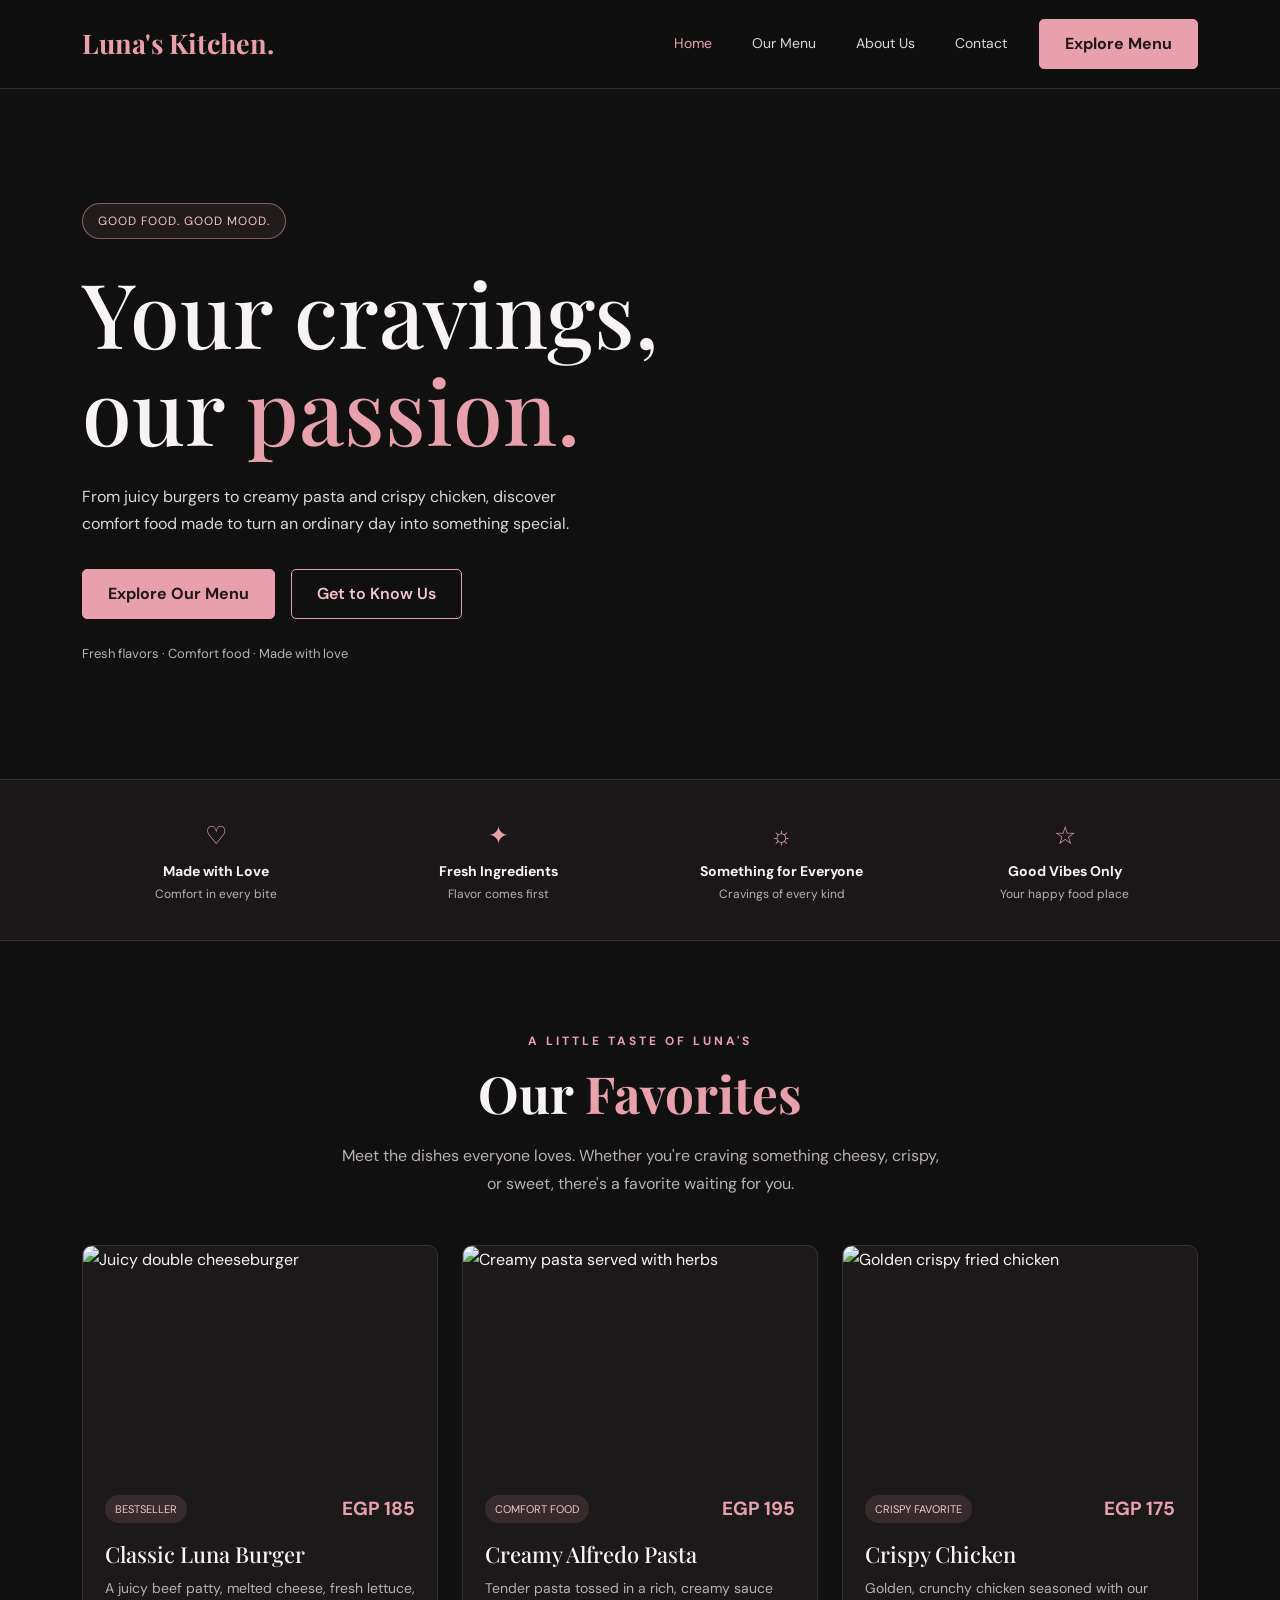
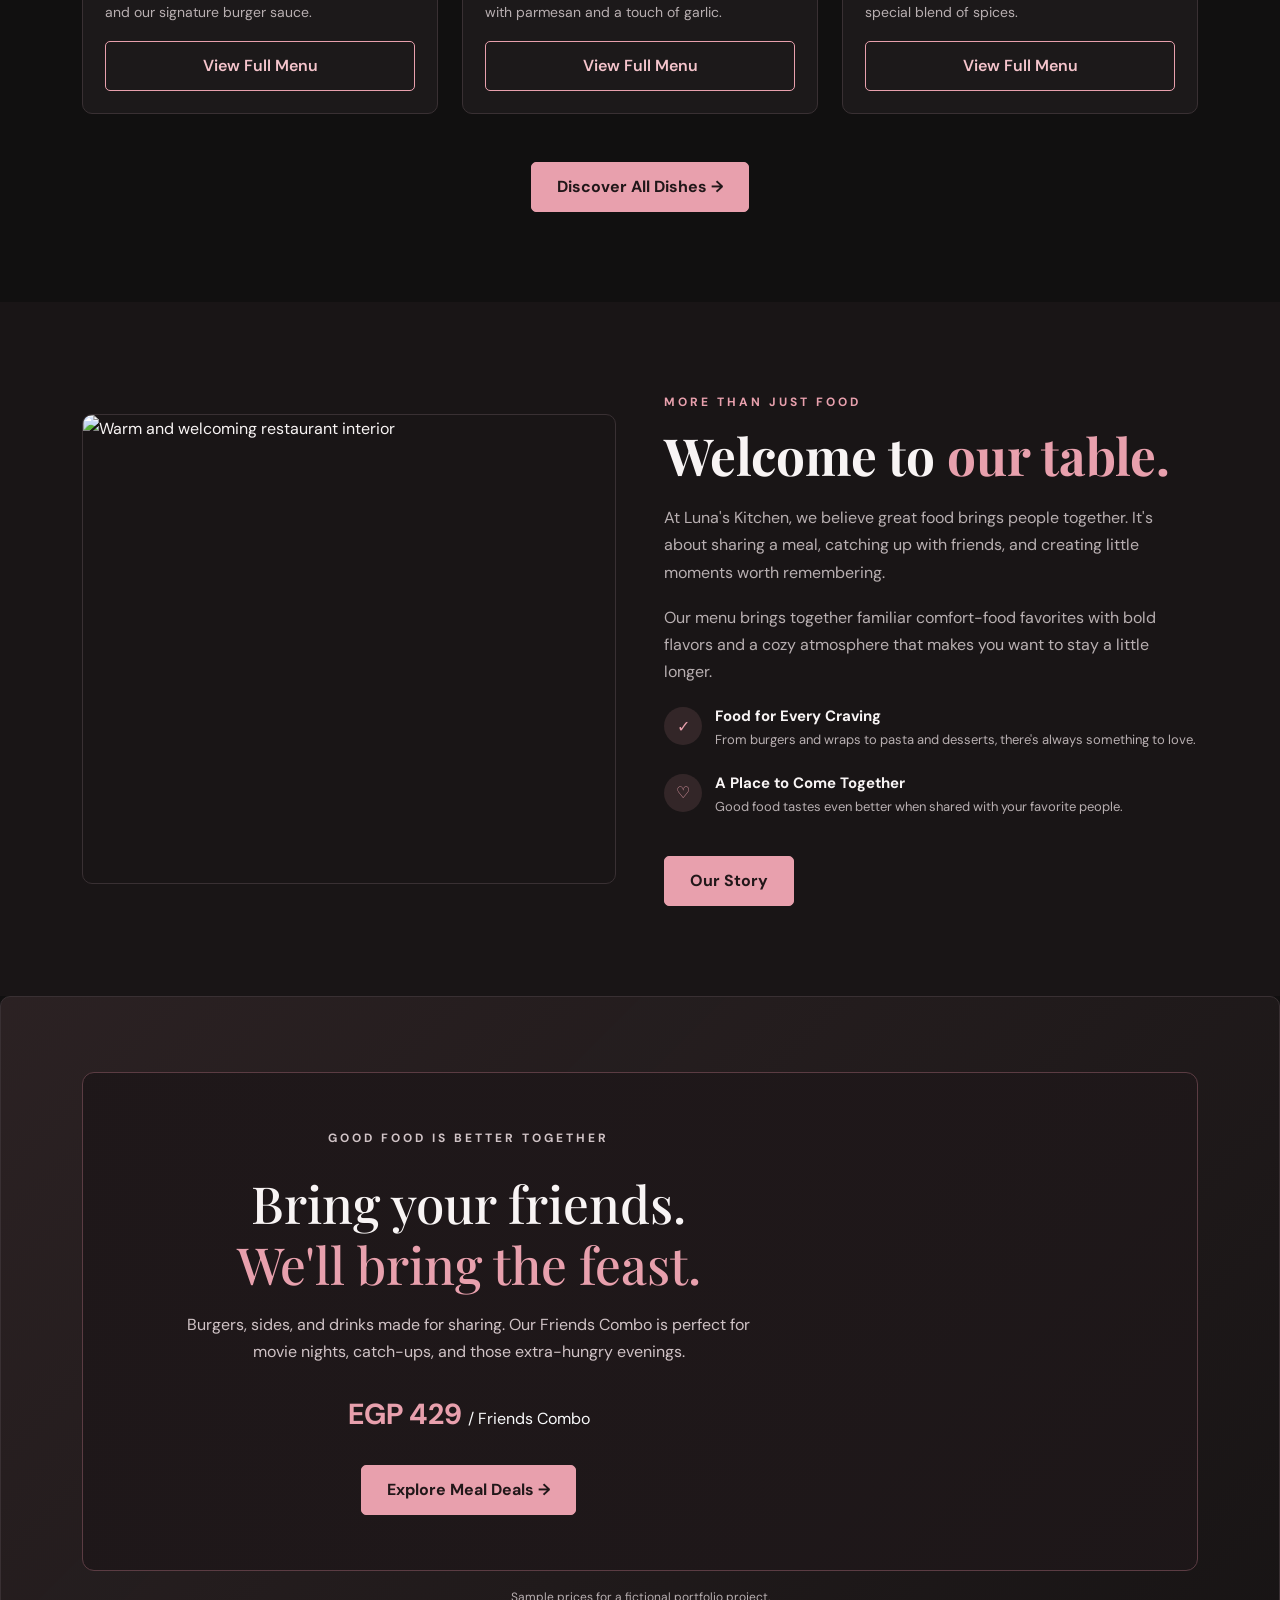
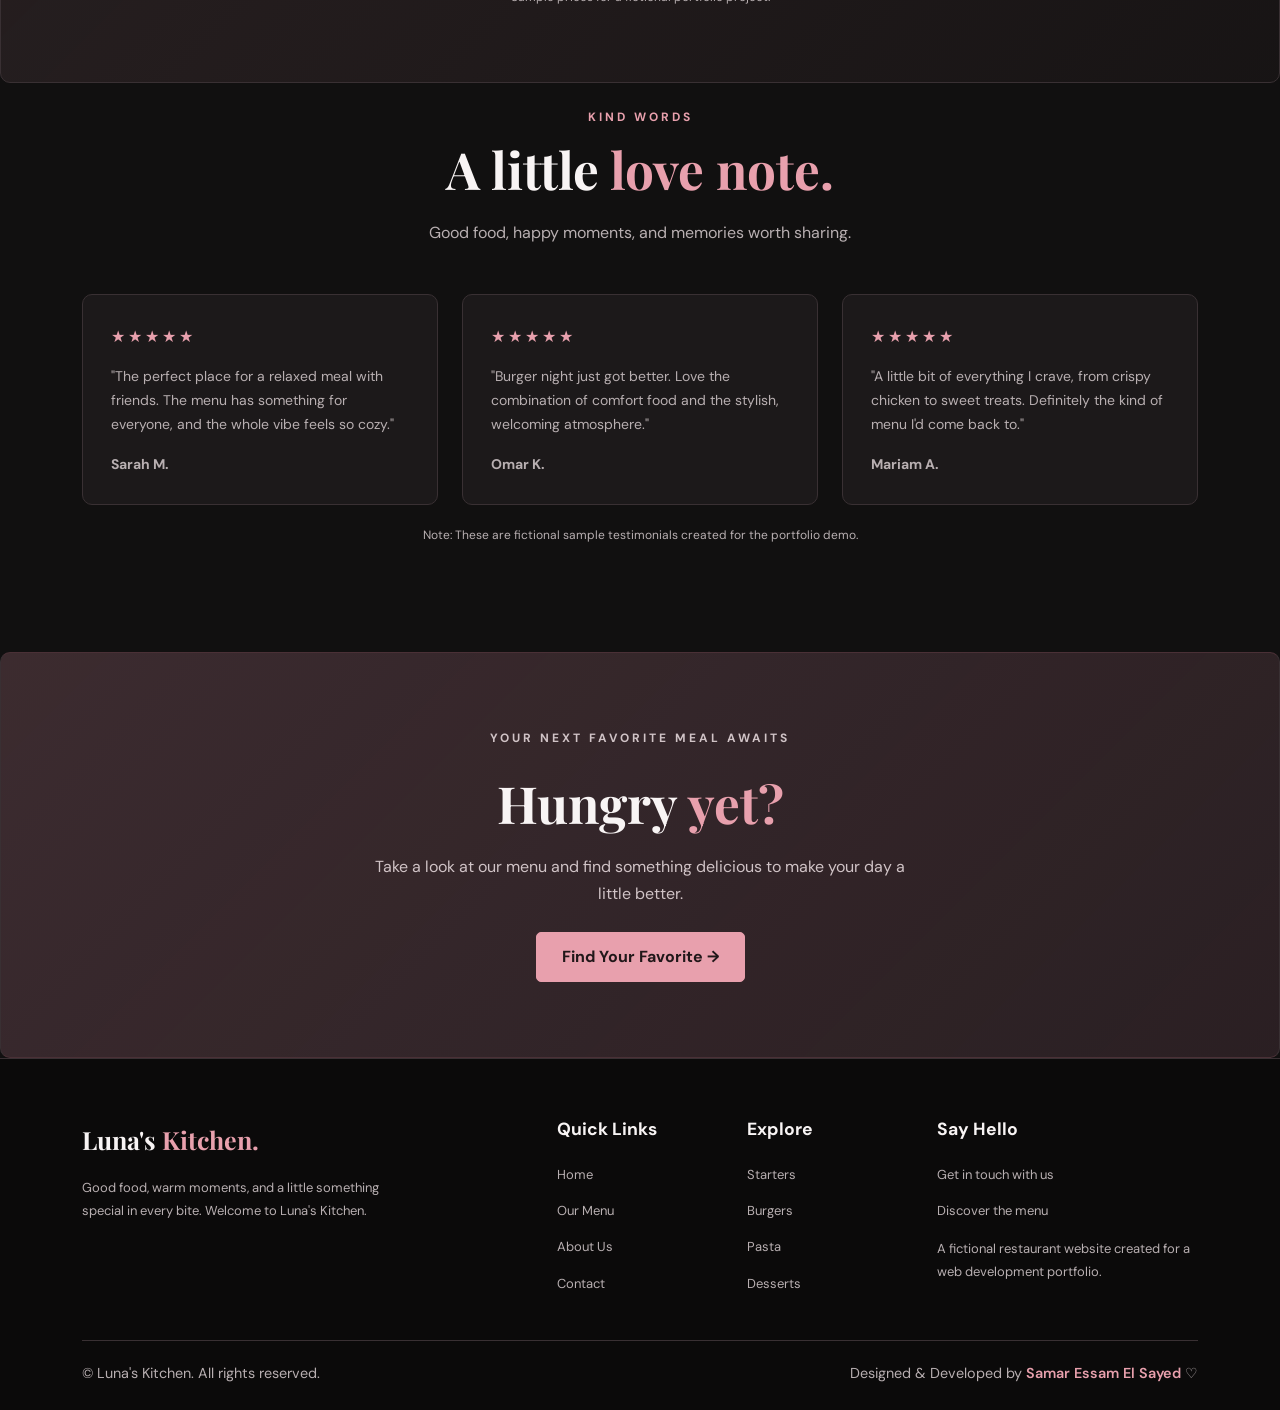
==== index.html @ 2a229b31 "Add files via upload" ====
<!DOCTYPE html>
<html lang="en">

<head>
    <meta charset="UTF-8">
    <meta name="viewport" content="width=device-width, initial-scale=1.0">

    <link rel="stylesheet" href="style.css">

    <link rel="icon" type="image/png" href="luna-favicon.png">



    <title>Luna's Kitchen | Good Food, Good Mood</title>

    <!-- Bootstrap CSS -->
    <link href="https://cdn.jsdelivr.net/npm/bootstrap@5.3.3/dist/css/bootstrap.min.css" rel="stylesheet">

    <!-- Google Fonts -->
    <link rel="preconnect" href="https://fonts.googleapis.com">
    <link rel="preconnect" href="https://fonts.gstatic.com" crossorigin>
    <link
        href="https://fonts.googleapis.com/css2?family=DM+Sans:wght@400;500;600;700&family=Playfair+Display:wght@500;600;700&display=swap"
        rel="stylesheet">

    <style>
        :root {
            --bg-dark: #111010;
            --bg-card: #1c191a;
            --pink: #e8a0ad;
            --pink-light: #f5c4cc;
            --text-light: #f8f4f4;
            --text-muted: #b8afb1;
            --border-color: #393033;
        }

        * {
            margin: 0;
            padding: 0;
            box-sizing: border-box;
        }

        html {
            scroll-behavior: smooth;
        }

        body {
            background-color: var(--bg-dark);
            color: var(--text-light);
            font-family: "DM Sans", sans-serif;
            line-height: 1.7;
        }

        h1,
        h2,
        h3,
        h4 {
            font-family: "Playfair Display", serif;
        }

        a {
            text-decoration: none;
        }

        .text-pink {
            color: var(--pink);
        }

        .section-padding {
            padding: 90px 0;
        }

        .section-subtitle {
            color: var(--pink);
            text-transform: uppercase;
            letter-spacing: 3px;
            font-size: 12px;
            font-weight: 700;
            margin-bottom: 12px;
        }

        .section-title {
            font-size: clamp(2rem, 4vw, 3.2rem);
            margin-bottom: 18px;
        }

        .section-description {
            color: var(--text-muted);
            max-width: 600px;
            margin: 0 auto;
        }

        /* Navbar */

        .navbar {
            background-color: rgba(17, 16, 16, 0.97);
            border-bottom: 1px solid var(--border-color);
            padding: 16px 0;
        }

        .navbar-brand {
            font-family: "Playfair Display", serif;
            color: var(--text-light);
            font-size: 27px;
            font-weight: 700;
        }

        .navbar-brand span {
            color: var(--pink);
        }

        .navbar-nav .nav-link {
            color: #ddd5d7;
            margin-left: 16px;
            font-size: 14px;
            transition: color 0.3s;
        }

        .navbar-nav .nav-link:hover,
        .navbar-nav .nav-link.active {
            color: var(--pink);
        }

        .navbar-toggler {
            border-color: var(--pink);
        }

        .navbar-toggler:focus {
            box-shadow: 0 0 0 0.15rem rgba(232, 160, 173, 0.3);
        }

        .navbar-toggler-icon {
            filter: invert(1);
        }

        /* Buttons */

        .btn-pink {
            background-color: var(--pink);
            color: #211719;
            border: 1px solid var(--pink);
            border-radius: 5px;
            padding: 12px 25px;
            font-weight: 700;
            transition: 0.3s;
        }

        .btn-pink:hover {
            background-color: var(--pink-light);
            border-color: var(--pink-light);
            color: #211719;
            transform: translateY(-2px);
        }

        .btn-outline-pink {
            color: var(--pink-light);
            border: 1px solid var(--pink);
            border-radius: 5px;
            padding: 12px 25px;
            font-weight: 600;
            transition: 0.3s;
        }

        .btn-outline-pink:hover {
            background-color: var(--pink);
            color: #211719;
        }

        /* Hero */

        .hero {
            min-height: 690px;
            display: flex;
            align-items: center;
            position: relative;
            background:
                linear-gradient(90deg,
                    rgba(17, 16, 16, 0.98) 0%,
                    rgba(17, 16, 16, 0.88) 43%,
                    rgba(17, 16, 16, 0.25) 100%),
                url("https://images.unsplash.com/photo-1550547660-d9450f859349?auto=format&fit=crop&w=1800&q=85") center / cover no-repeat;
        }

        .hero-content {
            max-width: 650px;
            padding: 90px 0;
        }

        .hero-label {
            display: inline-block;
            color: var(--pink-light);
            border: 1px solid rgba(232, 160, 173, 0.5);
            background-color: rgba(232, 160, 173, 0.08);
            padding: 7px 15px;
            border-radius: 30px;
            font-size: 12px;
            letter-spacing: 1px;
            margin-bottom: 25px;
        }

        .hero h1 {
            font-size: clamp(3.2rem, 7vw, 5.7rem);
            line-height: 1.08;
            margin-bottom: 25px;
        }

        .hero h1 span {
            color: var(--pink);
        }

        .hero p {
            color: #ded5d7;
            max-width: 500px;
            margin-bottom: 32px;
            font-size: 16px;
        }

        .hero-note {
            color: var(--text-muted);
            font-size: 13px;
            margin-top: 24px;
        }

        /* Feature strip */

        .feature-strip {
            background-color: #1b1718;
            border-top: 1px solid var(--border-color);
            border-bottom: 1px solid var(--border-color);
            padding: 25px 0;
        }

        .feature-item {
            text-align: center;
            padding: 10px;
        }

        .feature-icon {
            font-size: 25px;
            color: var(--pink);
            margin-bottom: 6px;
        }

        .feature-item h3 {
            font-family: "DM Sans", sans-serif;
            font-size: 14px;
            font-weight: 700;
            margin-bottom: 4px;
        }

        .feature-item p {
            color: var(--text-muted);
            font-size: 12px;
            margin-bottom: 0;
        }

        /* Menu cards */

        .food-card {
            background-color: var(--bg-card);
            border: 1px solid var(--border-color);
            border-radius: 10px;
            overflow: hidden;
            height: 100%;
            transition: transform 0.3s, border-color 0.3s;
        }

        .food-card:hover {
            transform: translateY(-6px);
            border-color: var(--pink);
        }

        .food-card img {
            width: 100%;
            height: 225px;
            object-fit: cover;
        }

        .food-card-body {
            padding: 22px;
        }

        .food-card h3 {
            font-size: 22px;
            margin-bottom: 10px;
        }

        .food-card p {
            color: var(--text-muted);
            font-size: 14px;
            min-height: 48px;
            margin-bottom: 16px;
        }

        .food-price {
            color: var(--pink);
            font-size: 19px;
            font-weight: 700;
        }

        .food-tag {
            background-color: rgba(232, 160, 173, 0.12);
            color: var(--pink-light);
            padding: 5px 10px;
            border-radius: 20px;
            font-size: 11px;
        }

        /* About section */

        .about-section {
            background-color: #191516;
        }

        .about-image {
            width: 100%;
            height: 470px;
            object-fit: cover;
            border-radius: 10px;
            border: 1px solid var(--border-color);
        }

        .about-text {
            color: var(--text-muted);
            margin-bottom: 18px;
        }

        .about-point {
            display: flex;
            gap: 13px;
            margin: 22px 0;
        }

        .about-point-icon {
            flex-shrink: 0;
            width: 38px;
            height: 38px;
            display: flex;
            align-items: center;
            justify-content: center;
            background-color: rgba(232, 160, 173, 0.12);
            color: var(--pink);
            border-radius: 50%;
        }

        .about-point h3 {
            font-family: "DM Sans", sans-serif;
            font-size: 15px;
            font-weight: 700;
            margin-bottom: 4px;
        }

        .about-point p {
            color: var(--text-muted);
            font-size: 13px;
            margin-bottom: 0;
        }

        /* Special offer */

        .offer-section {
            padding: 75px 0;
        }

        .offer-box {
            background:
                linear-gradient(100deg,
                    rgba(30, 23, 25, 0.98),
                    rgba(30, 23, 25, 0.82)),
                url("https://images.unsplash.com/photo-1568901346375-23c9450c58cd?auto=format&fit=crop&w=1400&q=85") center / cover no-repeat;
            border: 1px solid #5b3c43;
            border-radius: 12px;
            padding: 55px;
        }

        .offer-box h2 {
            font-size: clamp(2rem, 4vw, 3.3rem);
            margin-bottom: 15px;
        }

        .offer-box p {
            color: #d0c3c6;
            max-width: 580px;
        }

        .offer-price {
            color: var(--pink);
            font-size: 29px;
            font-weight: 700;
            margin: 15px 0 25px;
        }

        /* Reviews */

        .review-card {
            background-color: var(--bg-card);
            border: 1px solid var(--border-color);
            border-radius: 10px;
            padding: 28px;
            height: 100%;
        }

        .review-stars {
            color: var(--pink);
            letter-spacing: 3px;
            margin-bottom: 15px;
        }

        .review-card p {
            color: var(--text-muted);
            font-size: 14px;
        }

        .review-author {
            color: var(--text-light);
            font-weight: 700;
            font-size: 14px;
            margin-bottom: 0;
        }

        .review-note {
            font-size: 12px;
            color: var(--text-muted);
            margin-top: 20px;
        }

        /* CTA */

        .cta-section {
            background-color: #241b1e;
            text-align: center;
            padding: 75px 20px;
            border-top: 1px solid #4a3036;
            border-bottom: 1px solid #4a3036;
        }

        .cta-section p {
            color: #d0c3c6;
            max-width: 560px;
            margin: 0 auto 25px;
        }

        /* Footer */

        footer {
            background-color: #0b0a0a;
            padding: 55px 0 20px;
        }

        .footer-brand {
            font-family: "Playfair Display", serif;
            color: var(--text-light);
            font-size: 25px;
            font-weight: 700;
        }

        .footer-brand span {
            color: var(--pink);
        }

        .footer-text {
            color: var(--text-muted);
            font-size: 13px;
            max-width: 320px;
            margin-top: 15px;
        }

        footer h3 {
            font-family: "DM Sans", sans-serif;
            font-size: 15px;
            font-weight: 700;
            margin-bottom: 18px;
        }

        .footer-links {
            list-style: none;
            padding: 0;
        }

        .footer-links li {
            margin-bottom: 9px;
        }

        .footer-links a {
            color: var(--text-muted);
            font-size: 13px;
            transition: color 0.3s;
        }

        .footer-links a:hover {
            color: var(--pink);
        }

        .footer-bottom {
            border-top: 1px solid var(--border-color);
            margin-top: 35px;
            padding-top: 20px;
            color: var(--text-muted);
            font-size: 12px;
        }

        /* Responsive */

        @media (max-width: 767px) {
            .hero {
                min-height: 600px;
                background-position: 60% center;
            }

            .hero-content {
                padding: 75px 0;
            }

            .section-padding {
                padding: 65px 0;
            }

            .about-image {
                height: 320px;
                margin-bottom: 30px;
            }

            .offer-box {
                padding: 30px 22px;
            }

            .food-card img {
                height: 210px;
            }
        }
    </style>
</head>

<body>

    <!-- Navigation -->
    <nav class="navbar navbar-expand-lg sticky-top">
        <div class="container">

            <a class="navbar-brand" href="index.html">
                Luna's <span>Kitchen.</span>
            </a>

            <button class="navbar-toggler" type="button" data-bs-toggle="collapse" data-bs-target="#mainNavbar"
                aria-controls="mainNavbar" aria-expanded="false" aria-label="Toggle navigation">
                <span class="navbar-toggler-icon"></span>
            </button>

            <div class="collapse navbar-collapse" id="mainNavbar">
                <ul class="navbar-nav ms-auto align-items-lg-center">
                    <li class="nav-item">
                        <a class="nav-link active" href="index.html">Home</a>
                    </li>

                    <li class="nav-item">
                        <a class="nav-link" href="menu.html">Our Menu</a>
                    </li>

                    <li class="nav-item">
                        <a class="nav-link" href="about.html">About Us</a>
                    </li>

                    <li class="nav-item">
                        <a class="nav-link" href="contact.html">Contact</a>
                    </li>

                    <li class="nav-item ms-lg-3 mt-3 mt-lg-0">
                        <a class="btn btn-pink" href="menu.html">
                            Explore Menu
                        </a>
                    </li>
                </ul>
            </div>

        </div>
    </nav>


    <!-- Hero Section -->
    <header class="hero">
        <div class="container">
            <div class="hero-content">

                <span class="hero-label">
                    GOOD FOOD. GOOD MOOD.
                </span>

                <h1>
                    Your cravings,<br>
                    our <span>passion.</span>
                </h1>

                <p>
                    From juicy burgers to creamy pasta and crispy chicken,
                    discover comfort food made to turn an ordinary day
                    into something special.
                </p>

                <div class="d-flex flex-wrap gap-3">
                    <a href="menu.html" class="btn btn-pink">
                        Explore Our Menu
                    </a>

                    <a href="#about" class="btn btn-outline-pink">
                        Get to Know Us
                    </a>
                </div>

                <div class="hero-note">
                    Fresh flavors · Comfort food · Made with love
                </div>

            </div>
        </div>
    </header>


    <!-- Feature Strip -->
    <section class="feature-strip">
        <div class="container">
            <div class="row g-3">

                <div class="col-6 col-lg-3">
                    <div class="feature-item">
                        <div class="feature-icon">♡</div>
                        <h3>Made with Love</h3>
                        <p>Comfort in every bite</p>
                    </div>
                </div>

                <div class="col-6 col-lg-3">
                    <div class="feature-item">
                        <div class="feature-icon">✦</div>
                        <h3>Fresh Ingredients</h3>
                        <p>Flavor comes first</p>
                    </div>
                </div>

                <div class="col-6 col-lg-3">
                    <div class="feature-item">
                        <div class="feature-icon">☼</div>
                        <h3>Something for Everyone</h3>
                        <p>Cravings of every kind</p>
                    </div>
                </div>

                <div class="col-6 col-lg-3">
                    <div class="feature-item">
                        <div class="feature-icon">☆</div>
                        <h3>Good Vibes Only</h3>
                        <p>Your happy food place</p>
                    </div>
                </div>

            </div>
        </div>
    </section>


    <!-- Popular Menu -->
    <section class="section-padding" id="popular-menu">
        <div class="container">

            <div class="text-center mb-5">
                <p class="section-subtitle">A LITTLE TASTE OF LUNA'S</p>
                <h2 class="section-title">Our <span class="text-pink">Favorites</span></h2>
                <p class="section-description">
                    Meet the dishes everyone loves. Whether you're craving
                    something cheesy, crispy, or sweet, there's a favorite
                    waiting for you.
                </p>
            </div>

            <div class="row g-4">

                <!-- Food 1 -->
                <div class="col-md-6 col-lg-4">
                    <article class="food-card">
                        <img src="https://images.unsplash.com/photo-1568901346375-23c9450c58cd?auto=format&fit=crop&w=800&q=80"
                            alt="Juicy double cheeseburger" loading="lazy">

                        <div class="food-card-body">
                            <div class="d-flex justify-content-between align-items-center mb-3">
                                <span class="food-tag">BESTSELLER</span>
                                <span class="food-price">EGP 185</span>
                            </div>

                            <h3>Classic Luna Burger</h3>

                            <p>
                                A juicy beef patty, melted cheese, fresh
                                lettuce, and our signature burger sauce.
                            </p>

                            <a href="menu.html" class="btn btn-outline-pink w-100">
                                View Full Menu
                            </a>
                        </div>
                    </article>
                </div>

                <!-- Food 2 -->
                <div class="col-md-6 col-lg-4">
                    <article class="food-card">
                        <img src="https://images.unsplash.com/photo-1551183053-bf91a1d81141?auto=format&fit=crop&w=800&q=80"
                            alt="Creamy pasta served with herbs" loading="lazy">

                        <div class="food-card-body">
                            <div class="d-flex justify-content-between align-items-center mb-3">
                                <span class="food-tag">COMFORT FOOD</span>
                                <span class="food-price">EGP 195</span>
                            </div>

                            <h3>Creamy Alfredo Pasta</h3>

                            <p>
                                Tender pasta tossed in a rich, creamy sauce
                                with parmesan and a touch of garlic.
                            </p>

                            <a href="menu.html" class="btn btn-outline-pink w-100">
                                View Full Menu
                            </a>
                        </div>
                    </article>
                </div>

                <!-- Food 3 -->
                <div class="col-md-6 col-lg-4">
                    <article class="food-card">
                        <img src="https://images.unsplash.com/photo-1626082927389-6cd097cdc6ec?auto=format&fit=crop&w=800&q=80"
                            alt="Golden crispy fried chicken" loading="lazy">

                        <div class="food-card-body">
                            <div class="d-flex justify-content-between align-items-center mb-3">
                                <span class="food-tag">CRISPY FAVORITE</span>
                                <span class="food-price">EGP 175</span>
                            </div>

                            <h3>Crispy Chicken</h3>

                            <p>
                                Golden, crunchy chicken seasoned with our
                                special blend of spices.
                            </p>

                            <a href="menu.html" class="btn btn-outline-pink w-100">
                                View Full Menu
                            </a>
                        </div>
                    </article>
                </div>

            </div>

            <div class="text-center mt-5">
                <a href="menu.html" class="btn btn-pink">
                    Discover All Dishes →
                </a>
            </div>

        </div>
    </section>


    <!-- About Section -->
    <section class="about-section section-padding" id="about">
        <div class="container">
            <div class="row align-items-center g-lg-5">

                <div class="col-lg-6">
                    <img class="about-image"
                        src="https://images.unsplash.com/photo-1555396273-367ea4eb4db5?auto=format&fit=crop&w=1000&q=85"
                        alt="Warm and welcoming restaurant interior" loading="lazy">
                </div>

                <div class="col-lg-6">

                    <p class="section-subtitle">MORE THAN JUST FOOD</p>

                    <h2 class="section-title">
                        Welcome to <span class="text-pink">our table.</span>
                    </h2>

                    <p class="about-text">
                        At Luna's Kitchen, we believe great food brings
                        people together. It's about sharing a meal, catching
                        up with friends, and creating little moments worth
                        remembering.
                    </p>

                    <p class="about-text">
                        Our menu brings together familiar comfort-food
                        favorites with bold flavors and a cozy atmosphere
                        that makes you want to stay a little longer.
                    </p>

                    <div class="about-point">
                        <div class="about-point-icon">✓</div>
                        <div>
                            <h3>Food for Every Craving</h3>
                            <p>
                                From burgers and wraps to pasta and desserts,
                                there's always something to love.
                            </p>
                        </div>
                    </div>

                    <div class="about-point">
                        <div class="about-point-icon">♡</div>
                        <div>
                            <h3>A Place to Come Together</h3>
                            <p>
                                Good food tastes even better when shared
                                with your favorite people.
                            </p>
                        </div>
                    </div>

                    <a href="about.html" class="btn btn-pink mt-3">
                        Our Story
                    </a>

                </div>
            </div>
        </div>
    </section>


    <!-- Special Offers -->
    <section class="offer-section">
        <div class="container">

            <div class="offer-box">
                <div class="row align-items-center">

                    <div class="col-lg-8">
                        <p class="section-subtitle">GOOD FOOD IS BETTER TOGETHER</p>

                        <h2>
                            Bring your friends.<br>
                            <span class="text-pink">We'll bring the feast.</span>
                        </h2>

                        <p>
                            Burgers, sides, and drinks made for sharing.
                            Our Friends Combo is perfect for movie nights,
                            catch-ups, and those extra-hungry evenings.
                        </p>

                        <div class="offer-price">
                            EGP 429
                            <span class="text-light fs-6 fw-normal">
                                / Friends Combo
                            </span>
                        </div>

                        <a href="menu.html#meal-deals" class="btn btn-pink">
                            Explore Meal Deals →
                        </a>
                    </div>

                </div>
            </div>

            <p class="text-center mt-3 mb-0" style="color: var(--text-muted); font-size: 12px;">
                Sample prices for a fictional portfolio project.
            </p>

        </div>
    </section>


    <!-- Reviews -->
    <section class="section-padding pt-4">
        <div class="container">

            <div class="text-center mb-5">
                <p class="section-subtitle">KIND WORDS</p>
                <h2 class="section-title">
                    A little <span class="text-pink">love note.</span>
                </h2>
                <p class="section-description">
                    Good food, happy moments, and memories worth sharing.
                </p>
            </div>

            <div class="row g-4">

                <div class="col-md-6 col-lg-4">
                    <div class="review-card">
                        <div class="review-stars">★★★★★</div>
                        <p>
                            "The perfect place for a relaxed meal with
                            friends. The menu has something for everyone,
                            and the whole vibe feels so cozy."
                        </p>
                        <p class="review-author">Sarah M.</p>
                    </div>
                </div>

                <div class="col-md-6 col-lg-4">
                    <div class="review-card">
                        <div class="review-stars">★★★★★</div>
                        <p>
                            "Burger night just got better. Love the
                            combination of comfort food and the stylish,
                            welcoming atmosphere."
                        </p>
                        <p class="review-author">Omar K.</p>
                    </div>
                </div>

                <div class="col-md-6 col-lg-4">
                    <div class="review-card">
                        <div class="review-stars">★★★★★</div>
                        <p>
                            "A little bit of everything I crave, from
                            crispy chicken to sweet treats. Definitely
                            the kind of menu I'd come back to."
                        </p>
                        <p class="review-author">Mariam A.</p>
                    </div>
                </div>

            </div>

            <p class="review-note text-center">
                Note: These are fictional sample testimonials created
                for the portfolio demo.
            </p>

        </div>
    </section>


    <!-- Call to Action -->
    <section class="cta-section">
        <div class="container">

            <p class="section-subtitle">YOUR NEXT FAVORITE MEAL AWAITS</p>

            <h2 class="section-title">
                Hungry <span class="text-pink">yet?</span>
            </h2>

            <p>
                Take a look at our menu and find something delicious
                to make your day a little better.
            </p>

            <a href="menu.html" class="btn btn-pink">
                Find Your Favorite →
            </a>

        </div>
    </section>

    <!-- Footer -->
    <footer class="site-footer">

        <div class="container">

            <div class="row g-4">

                <!-- Brand -->
                <div class="col-lg-5">
                    <a class="footer-brand" href="index.html">
                        Luna's <span>Kitchen.</span>
                    </a>

                    <p class="footer-text mt-3">
                        Good food, warm moments, and a little something
                        special in every bite. Welcome to Luna's Kitchen.
                    </p>
                </div>

                <!-- Quick Links -->
                <div class="col-6 col-lg-2">
                    <h3 class="footer-heading">Quick Links</h3>

                    <ul class="footer-links">
                        <li><a href="index.html">Home</a></li>
                        <li><a href="menu.html">Our Menu</a></li>
                        <li><a href="about.html">About Us</a></li>
                        <li><a href="contact.html">Contact</a></li>
                    </ul>
                </div>

                <!-- Explore -->
                <div class="col-6 col-lg-2">
                    <h3 class="footer-heading">Explore</h3>

                    <ul class="footer-links">
                        <li><a href="menu.html#starters">Starters</a></li>
                        <li><a href="menu.html#burgers">Burgers</a></li>
                        <li><a href="menu.html#pasta">Pasta</a></li>
                        <li><a href="menu.html#desserts">Desserts</a></li>
                    </ul>
                </div>

                <!-- Contact -->
                <div class="col-lg-3">
                    <h3 class="footer-heading">Say Hello</h3>

                    <ul class="footer-links">
                        <li>
                            <a href="contact.html">Get in touch with us</a>
                        </li>
                        <li>
                            <a href="menu.html">Discover the menu</a>
                        </li>
                    </ul>

                    <p class="footer-text">
                        A fictional restaurant website created
                        for a web development portfolio.
                    </p>
                </div>

            </div>

            <!-- Copyright & Credit -->
            <div class="footer-bottom d-flex flex-column flex-md-row justify-content-between align-items-center gap-2">

                <p class="mb-0">
                    &copy; <span id="currentYear"></span>
                    Luna's Kitchen. All rights reserved.
                </p>

                <p class="mb-0">
                    Designed &amp; Developed by
                    <span style="color: var(--pink); font-weight: 600;">
                        Samar Essam El Sayed
                    </span>
                    ♡
                </p>

            </div>

        </div>

    </footer>
---- style.css ----
/* ========================================
   LUNA'S KITCHEN - MAIN STYLESHEET
======================================== */

/* 1. COLORS & GLOBAL SETTINGS */
:root {
    --bg-dark: #111010;
    --bg-card: #1c191a;
    --bg-soft: #252122;

    --pink: #e8a0ad;
    --pink-light: #f5c4cc;

    --text-light: #f8f4f4;
    --text-muted: #b8afb1;

    --border-color: #393033;

    --transition: all 0.3s ease;
}

* {
    margin: 0;
    padding: 0;
    box-sizing: border-box;
}

html {
    scroll-behavior: smooth;
    scroll-padding-top: 90px;
}

body {
    background-color: var(--bg-dark);
    color: var(--text-light);
    font-family: "DM Sans", sans-serif;
    line-height: 1.7;
    overflow-x: hidden;
}

h1,
h2,
h3,
h4,
h5,
h6 {
    font-family: "Playfair Display", serif;
    color: var(--text-light);
    line-height: 1.2;
}

p {
    color: var(--text-muted);
}

a {
    color: inherit;
    text-decoration: none;
    transition: var(--transition);
}

img {
    max-width: 100%;
    display: block;
}

::selection {
    background-color: var(--pink);
    color: var(--bg-dark);
}


/* 2. REUSABLE TEXT STYLES */

.section-padding {
    padding: 90px 0;
}

.section-subtitle {
    color: var(--pink);
    font-size: 0.85rem;
    font-weight: 700;
    letter-spacing: 3px;
    text-transform: uppercase;
    margin-bottom: 14px;
}

.section-title {
    font-size: clamp(2rem, 4vw, 3.2rem);
    font-weight: 700;
    margin-bottom: 20px;
}

.section-description {
    max-width: 650px;
    margin: 0 auto;
    color: var(--text-muted);
}


/* 3. BUTTONS */

.btn-luna {
    display: inline-block;
    padding: 13px 28px;
    border: 1px solid var(--pink);
    border-radius: 4px;
    background-color: var(--pink);
    color: var(--bg-dark);
    font-size: 0.95rem;
    font-weight: 700;
    transition: var(--transition);
}

.btn-luna:hover {
    background-color: transparent;
    color: var(--pink);
    transform: translateY(-3px);
}

.btn-luna-outline {
    display: inline-block;
    padding: 13px 28px;
    border: 1px solid var(--pink);
    border-radius: 4px;
    background-color: transparent;
    color: var(--pink);
    font-weight: 700;
    transition: var(--transition);
}

.btn-luna-outline:hover {
    background-color: var(--pink);
    color: var(--bg-dark);
    transform: translateY(-3px);
}


/* 4. NAVBAR */

.navbar {
    background-color: rgba(17, 16, 16, 0.96);
    border-bottom: 1px solid var(--border-color);
    padding: 18px 0;
}

.navbar-brand {
    color: var(--pink) !important;
    font-family: "Playfair Display", serif;
    font-size: 1.8rem;
    font-weight: 700;
}

.navbar-brand span {
    color: var(--text-light);
}

.navbar .nav-link {
    color: var(--text-muted);
    font-size: 0.95rem;
    margin: 0 8px;
    transition: var(--transition);
}

.navbar .nav-link:hover,
.navbar .nav-link.active {
    color: var(--pink);
}

.navbar-toggler {
    border: 1px solid var(--pink);
}

.navbar-toggler:focus {
    box-shadow: 0 0 0 0.15rem rgba(232, 160, 173, 0.25);
}

.navbar-toggler-icon {
    filter: invert(1);
}


/* 5. HERO SECTIONS */

.hero-section {
    min-height: 85vh;
    display: flex;
    align-items: center;
    position: relative;
    background-color: var(--bg-dark);
    overflow: hidden;
}

.hero-content {
    position: relative;
    z-index: 2;
}

.hero-title {
    font-size: clamp(2.8rem, 6vw, 5.5rem);
    font-weight: 700;
    margin-bottom: 25px;
}

.hero-title span {
    color: var(--pink);
}

.hero-text {
    max-width: 550px;
    font-size: 1.05rem;
    margin-bottom: 30px;
}

.hero-image {
    width: 100%;
    height: 520px;
    object-fit: cover;
    border-radius: 8px;
}


/* 6. PAGE HERO */

.page-hero {
    padding: 130px 0 75px;
    text-align: center;
    background:
        radial-gradient(
            circle at top,
            rgba(232, 160, 173, 0.10),
            transparent 65%
        ),
        var(--bg-dark);
    border-bottom: 1px solid var(--border-color);
}

.page-hero h1 {
    font-size: clamp(2.5rem, 5vw, 4.5rem);
    margin-bottom: 18px;
}

.page-hero h1 span {
    color: var(--pink);
}

.breadcrumb-text {
    color: var(--text-muted);
    font-size: 0.95rem;
}

.breadcrumb-text a {
    color: var(--pink);
}


/* 7. FEATURE STRIP */

.feature-strip {
    background-color: var(--bg-card);
    border-top: 1px solid var(--border-color);
    border-bottom: 1px solid var(--border-color);
    padding: 25px 0;
}

.feature-item {
    text-align: center;
    padding: 12px;
}

.feature-item h5 {
    color: var(--pink);
    font-size: 1.1rem;
    margin-bottom: 8px;
}

.feature-item p {
    margin-bottom: 0;
    font-size: 0.9rem;
}


/* 8. FOOD & GENERAL CARDS */

.food-card,
.info-card,
.philosophy-card,
.contact-card {
    height: 100%;
    background-color: var(--bg-card);
    border: 1px solid var(--border-color);
    border-radius: 8px;
    overflow: hidden;
    transition: var(--transition);
}

.food-card:hover,
.info-card:hover,
.philosophy-card:hover,
.contact-card:hover {
    transform: translateY(-7px);
    border-color: var(--pink);
}

.food-card img {
    width: 100%;
    height: 240px;
    object-fit: cover;
    transition: var(--transition);
}

.food-card:hover img {
    transform: scale(1.04);
}

.food-card-image {
    overflow: hidden;
}

.food-card-body,
.info-card-body {
    padding: 24px;
}

.food-card h3,
.food-card h4 {
    font-size: 1.35rem;
    margin-bottom: 12px;
}

.food-card p {
    font-size: 0.95rem;
}

.food-price {
    color: var(--pink);
    font-size: 1.2rem;
    font-weight: 700;
}

.card-label {
    display: inline-block;
    padding: 5px 12px;
    background-color: rgba(232, 160, 173, 0.12);
    color: var(--pink);
    border-radius: 30px;
    font-size: 0.8rem;
    font-weight: 700;
}


/* 9. MENU FILTER BUTTONS */

.filter-btn {
    background-color: transparent;
    color: var(--text-muted);
    border: 1px solid var(--border-color);
    border-radius: 30px;
    padding: 9px 20px;
    margin: 5px;
    cursor: pointer;
    transition: var(--transition);
}

.filter-btn:hover,
.filter-btn.active {
    background-color: var(--pink);
    border-color: var(--pink);
    color: var(--bg-dark);
}


/* 10. ABOUT PAGE */

.about-image {
    width: 100%;
    height: 460px;
    object-fit: cover;
    border-radius: 8px;
}

.about-text p {
    margin-bottom: 18px;
}

.philosophy-card {
    padding: 30px 24px;
}

.philosophy-card .card-number {
    color: var(--pink);
    font-family: "Playfair Display", serif;
    font-size: 2rem;
    margin-bottom: 18px;
}

.philosophy-card h3 {
    font-size: 1.4rem;
    margin-bottom: 15px;
}

.gallery-image {
    width: 100%;
    height: 300px;
    object-fit: cover;
    border-radius: 8px;
    transition: var(--transition);
}

.gallery-image:hover {
    transform: scale(1.02);
}


/* 11. REVIEWS */

.review-card {
    height: 100%;
    padding: 30px;
    background-color: var(--bg-card);
    border: 1px solid var(--border-color);
    border-radius: 8px;
}

.review-stars {
    color: var(--pink);
    letter-spacing: 3px;
    margin-bottom: 15px;
}

.review-author {
    color: var(--text-light);
    font-weight: 700;
    margin-bottom: 0;
}


/* 12. OFFER / CTA SECTIONS */

.offer-section,
.cta-section {
    padding: 65px 30px;
    text-align: center;
    background:
        linear-gradient(
            135deg,
            rgba(232, 160, 173, 0.12),
            rgba(232, 160, 173, 0.03)
        );
    border: 1px solid var(--border-color);
    border-radius: 10px;
}

.offer-section h2,
.cta-section h2 {
    font-size: clamp(2rem, 4vw, 3.2rem);
    margin-bottom: 18px;
}

.offer-section p,
.cta-section p {
    max-width: 650px;
    margin: 0 auto 25px;
}


/* 13. CONTACT PAGE */

.contact-card {
    padding: 28px;
}

.contact-icon {
    width: 52px;
    height: 52px;
    display: flex;
    align-items: center;
    justify-content: center;
    margin-bottom: 20px;
    background-color: rgba(232, 160, 173, 0.12);
    color: var(--pink);
    border-radius: 50%;
    font-size: 1.35rem;
}

.contact-card h3 {
    font-size: 1.3rem;
    margin-bottom: 10px;
}

.contact-form-wrapper {
    background-color: var(--bg-card);
    border: 1px solid var(--border-color);
    border-radius: 10px;
    padding: 35px;
}

.form-label {
    color: var(--text-light);
    font-weight: 600;
    margin-bottom: 8px;
}

.form-control,
.form-select {
    padding: 13px 15px;
    background-color: var(--bg-dark);
    color: var(--text-light);
    border: 1px solid var(--border-color);
    border-radius: 5px;
}

.form-control::placeholder {
    color: #8f8588;
}

.form-control:focus,
.form-select:focus {
    background-color: var(--bg-dark);
    color: var(--text-light);
    border-color: var(--pink);
    box-shadow: 0 0 0 0.2rem rgba(232, 160, 173, 0.12);
}

.form-select option {
    background-color: var(--bg-dark);
    color: var(--text-light);
}

.form-check-input {
    background-color: var(--bg-dark);
    border-color: var(--border-color);
}

.form-check-input:checked {
    background-color: var(--pink);
    border-color: var(--pink);
}

.form-check-input:focus {
    border-color: var(--pink);
    box-shadow: 0 0 0 0.2rem rgba(232, 160, 173, 0.12);
}

.form-check-label {
    color: var(--text-muted);
}

.contact-status {
    margin-top: 18px;
    color: var(--pink);
}


/* 14. FOOTER */

.site-footer {
    background-color: #0b0a0a;
    border-top: 1px solid var(--border-color);
    padding: 60px 0 25px;
}

.footer-brand {
    color: var(--pink);
    font-family: "Playfair Display", serif;
    font-size: 1.8rem;
    font-weight: 700;
}

.footer-heading {
    color: var(--text-light);
    font-size: 1.1rem;
    margin-bottom: 20px;
}

.footer-links {
    list-style: none;
    padding: 0;
    margin: 0;
}

.footer-links li {
    margin-bottom: 10px;
}

.footer-links a {
    color: var(--text-muted);
}

.footer-links a:hover {
    color: var(--pink);
    padding-left: 4px;
}

.footer-bottom {
    margin-top: 35px;
    padding-top: 22px;
    border-top: 1px solid var(--border-color);
    text-align: center;
}

.footer-bottom p {
    margin-bottom: 0;
    font-size: 0.9rem;
}


/* 15. SMALL ANIMATIONS */

.fade-up {
    animation: fadeUp 0.8s ease both;
}

@keyframes fadeUp {
    from {
        opacity: 0;
        transform: translateY(20px);
    }

    to {
        opacity: 1;
        transform: translateY(0);
    }
}


/* 16. RESPONSIVE DESIGN */

@media (max-width: 991px) {
    .section-padding {
        padding: 70px 0;
    }

    .hero-section {
        min-height: auto;
        padding: 80px 0;
    }

    .hero-image {
        height: 400px;
        margin-top: 35px;
    }

    .navbar .nav-link {
        margin: 5px 0;
    }

    .page-hero {
        padding: 115px 0 60px;
    }
}

@media (max-width: 767px) {
    .section-padding {
        padding: 55px 0;
    }

    .hero-section {
        padding: 60px 0;
    }

    .hero-title {
        font-size: 2.8rem;
    }

    .hero-image {
        height: 300px;
    }

    .about-image {
        height: 330px;
        margin-bottom: 25px;
    }

    .gallery-image {
        height: 240px;
    }

    .contact-form-wrapper {
        padding: 22px;
    }

    .offer-section,
    .cta-section {
        padding: 45px 20px;
    }

    .food-card img {
        height: 220px;
    }

    .site-footer {
        padding-top: 45px;
    }
}

@media (max-width: 480px) {
    .hero-title {
        font-size: 2.35rem;
    }

    .page-hero h1 {
        font-size: 2.4rem;
    }

    .btn-luna,
    .btn-luna-outline {
        padding: 11px 20px;
    }

    .contact-form-wrapper {
        padding: 18px;
    }
}


/* 17. ACCESSIBILITY */

@media (prefers-reduced-motion: reduce) {
    *,
    *::before,
    *::after {
        scroll-behavior: auto !important;
        animation-duration: 0.01ms !important;
        animation-iteration-count: 1 !important;
        transition-duration: 0.01ms !important;
    }
}
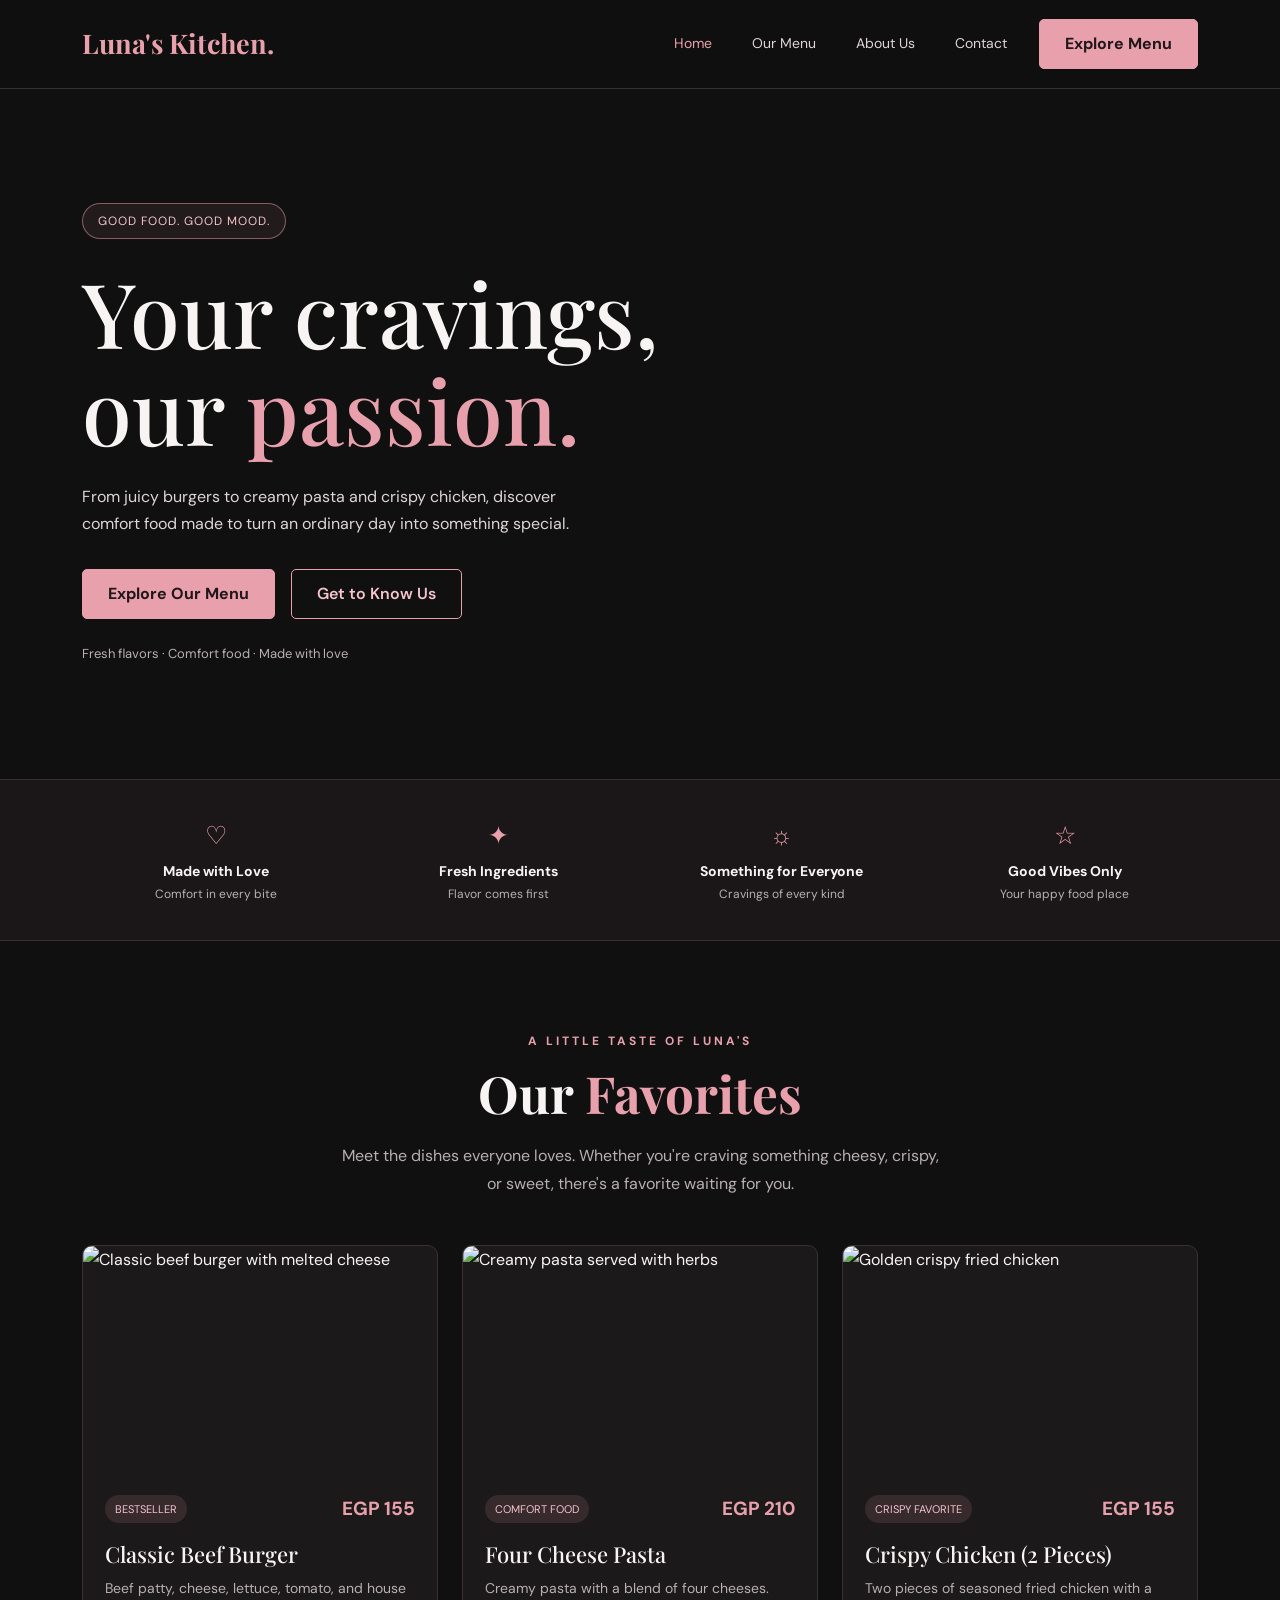
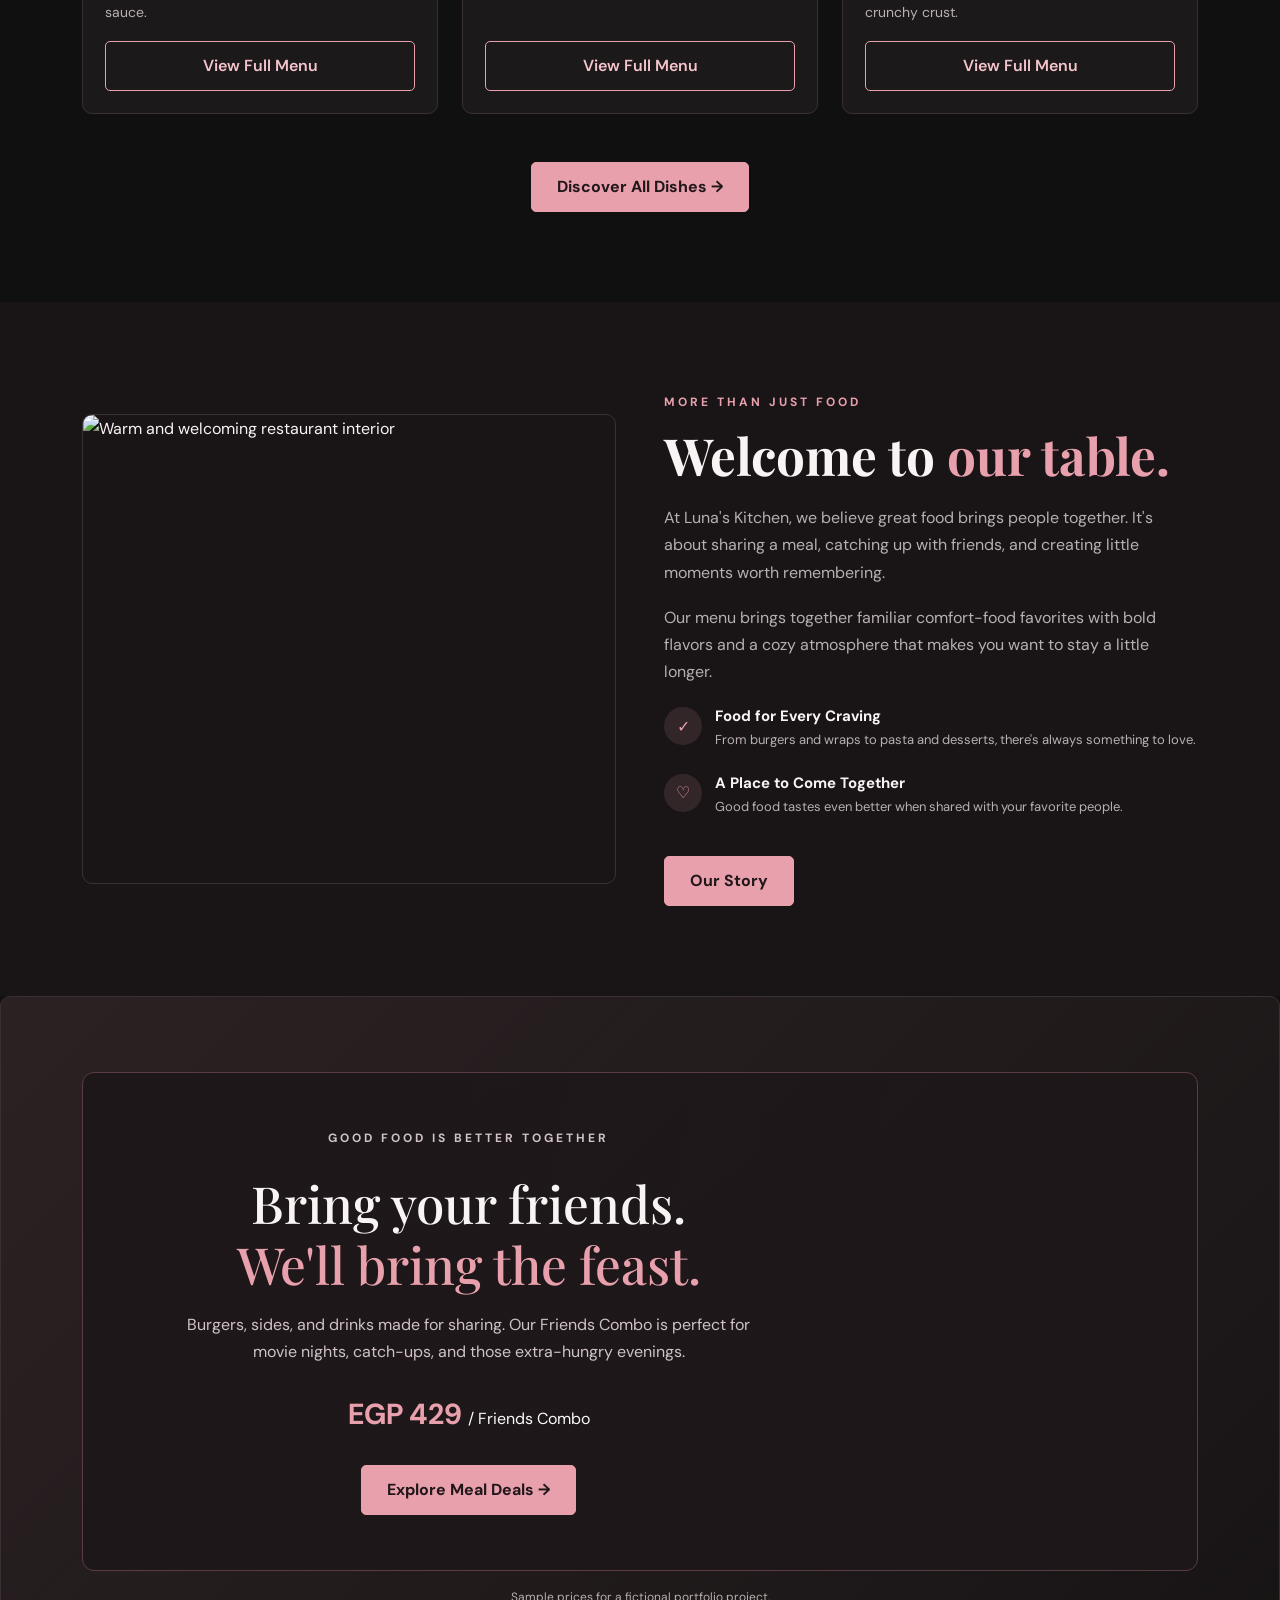
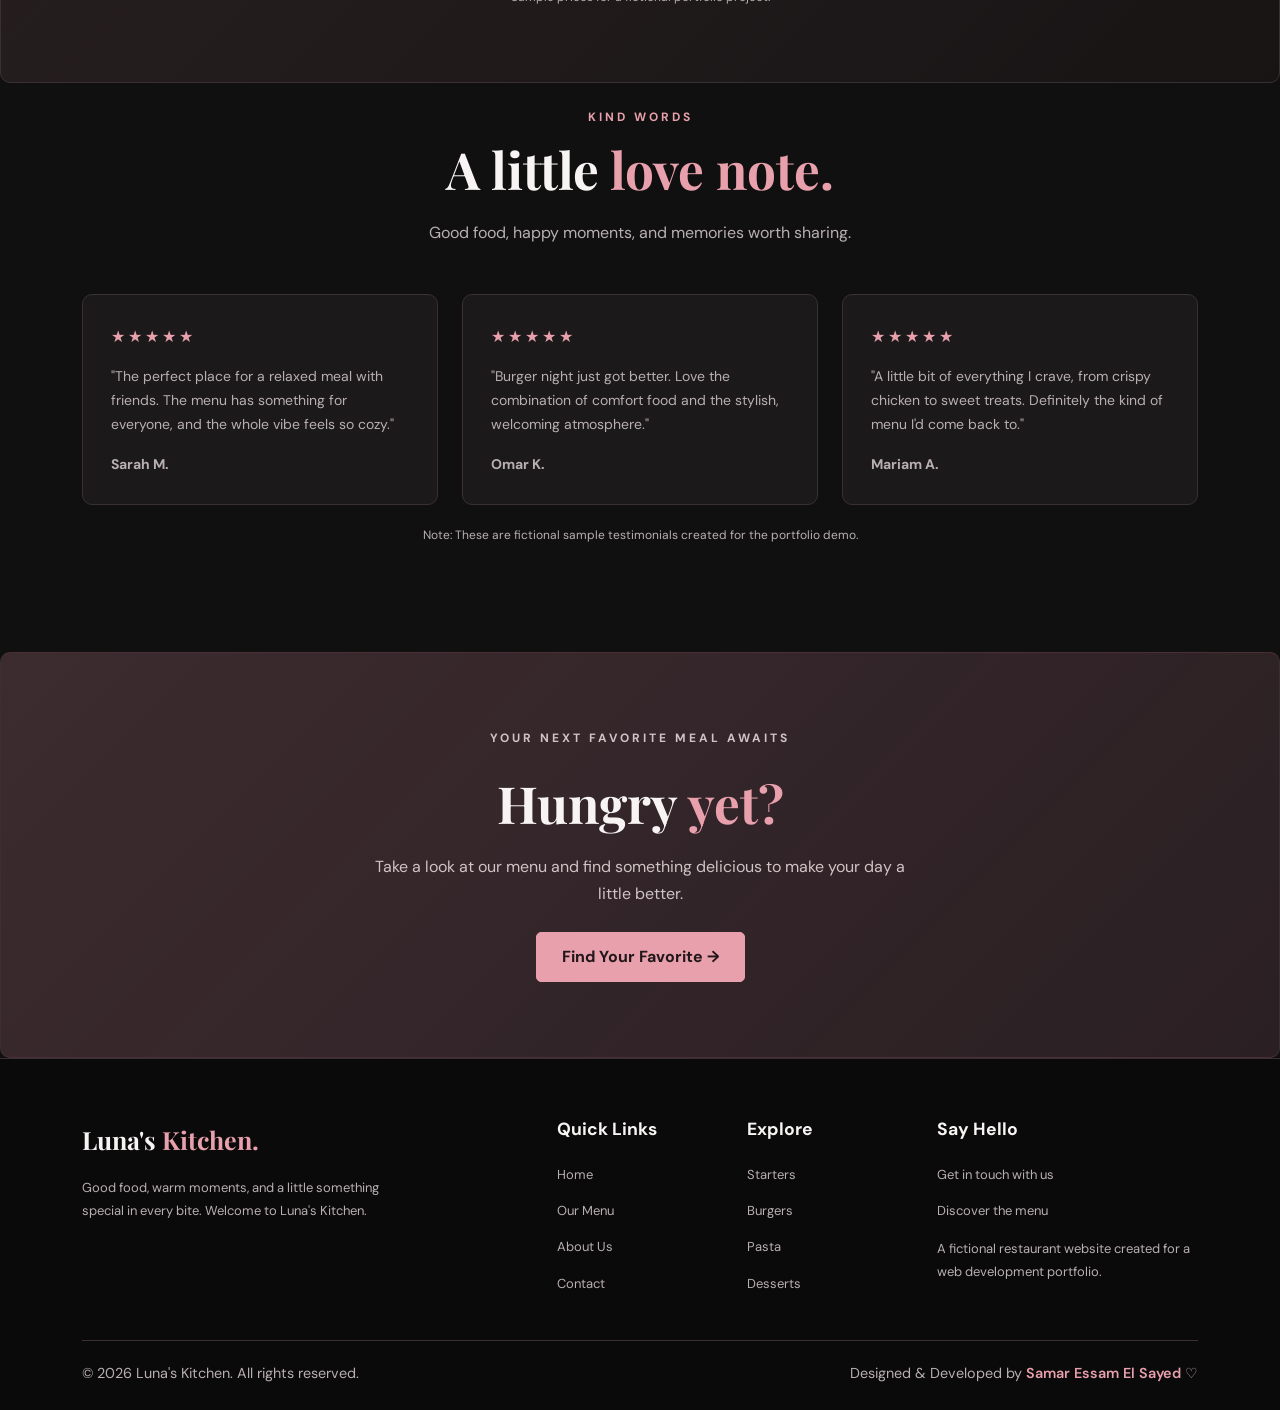
==== commit 45bd6aa1: "Update homepage menu and footer year" ====
--- a/index.html
+++ b/index.html
@@ -677,19 +677,18 @@
                 <div class="col-md-6 col-lg-4">
                     <article class="food-card">
                         <img src="https://images.unsplash.com/photo-1568901346375-23c9450c58cd?auto=format&fit=crop&w=800&q=80"
-                            alt="Juicy double cheeseburger" loading="lazy">
+                            alt="Classic beef burger with melted cheese" loading="lazy">
 
                         <div class="food-card-body">
                             <div class="d-flex justify-content-between align-items-center mb-3">
                                 <span class="food-tag">BESTSELLER</span>
-                                <span class="food-price">EGP 185</span>
+                                <span class="food-price">EGP 155</span>
                             </div>
 
-                            <h3>Classic Luna Burger</h3>
+                            <h3>Classic Beef Burger</h3>
 
                             <p>
-                                A juicy beef patty, melted cheese, fresh
-                                lettuce, and our signature burger sauce.
+                                Beef patty, cheese, lettuce, tomato, and house sauce.
                             </p>
 
                             <a href="menu.html" class="btn btn-outline-pink w-100">
@@ -708,14 +707,13 @@
                         <div class="food-card-body">
                             <div class="d-flex justify-content-between align-items-center mb-3">
                                 <span class="food-tag">COMFORT FOOD</span>
-                                <span class="food-price">EGP 195</span>
+                                <span class="food-price">EGP 210</span>
                             </div>
 
-                            <h3>Creamy Alfredo Pasta</h3>
+                            <h3>Four Cheese Pasta</h3>
 
                             <p>
-                                Tender pasta tossed in a rich, creamy sauce
-                                with parmesan and a touch of garlic.
+                                Creamy pasta with a blend of four cheeses.
                             </p>
 
                             <a href="menu.html" class="btn btn-outline-pink w-100">
@@ -734,14 +732,13 @@
                         <div class="food-card-body">
                             <div class="d-flex justify-content-between align-items-center mb-3">
                                 <span class="food-tag">CRISPY FAVORITE</span>
-                                <span class="food-price">EGP 175</span>
+                                <span class="food-price">EGP 155</span>
                             </div>
 
-                            <h3>Crispy Chicken</h3>
+                            <h3>Crispy Chicken (2 Pieces)</h3>
 
                             <p>
-                                Golden, crunchy chicken seasoned with our
-                                special blend of spices.
+                                Two pieces of seasoned fried chicken with a crunchy crust.
                             </p>
 
                             <a href="menu.html" class="btn btn-outline-pink w-100">
@@ -1040,4 +1037,16 @@
 
         </div>
 
-    </footer>+    </footer>
+
+    <!-- Bootstrap JavaScript (needed for the mobile menu) -->
+    <script src="https://cdn.jsdelivr.net/npm/bootstrap@5.3.3/dist/js/bootstrap.bundle.min.js"></script>
+
+    <script>
+        document.getElementById("currentYear").textContent =
+            new Date().getFullYear();
+    </script>
+
+</body>
+
+</html>
--- a/style.css
+++ b/style.css
@@ -1,4 +1,3 @@
-
 /* ========================================
    LUNA'S KITCHEN - MAIN STYLESHEET
 ======================================== */
@@ -227,11 +226,9 @@
     padding: 130px 0 75px;
     text-align: center;
     background:
-        radial-gradient(
-            circle at top,
+        radial-gradient(circle at top,
             rgba(232, 160, 173, 0.10),
-            transparent 65%
-        ),
+            transparent 65%),
         var(--bg-dark);
     border-bottom: 1px solid var(--border-color);
 }
@@ -443,11 +440,9 @@
     padding: 65px 30px;
     text-align: center;
     background:
-        linear-gradient(
-            135deg,
+        linear-gradient(135deg,
             rgba(232, 160, 173, 0.12),
-            rgba(232, 160, 173, 0.03)
-        );
+            rgba(232, 160, 173, 0.03));
     border: 1px solid var(--border-color);
     border-radius: 10px;
 }
@@ -718,6 +713,7 @@
 /* 17. ACCESSIBILITY */
 
 @media (prefers-reduced-motion: reduce) {
+
     *,
     *::before,
     *::after {
@@ -727,3 +723,9 @@
         transition-duration: 0.01ms !important;
     }
 }
+
+.designer-credit {
+    color: #f2a6b3;
+    font-size: 14px;
+    letter-spacing: 0.5px;
+}
